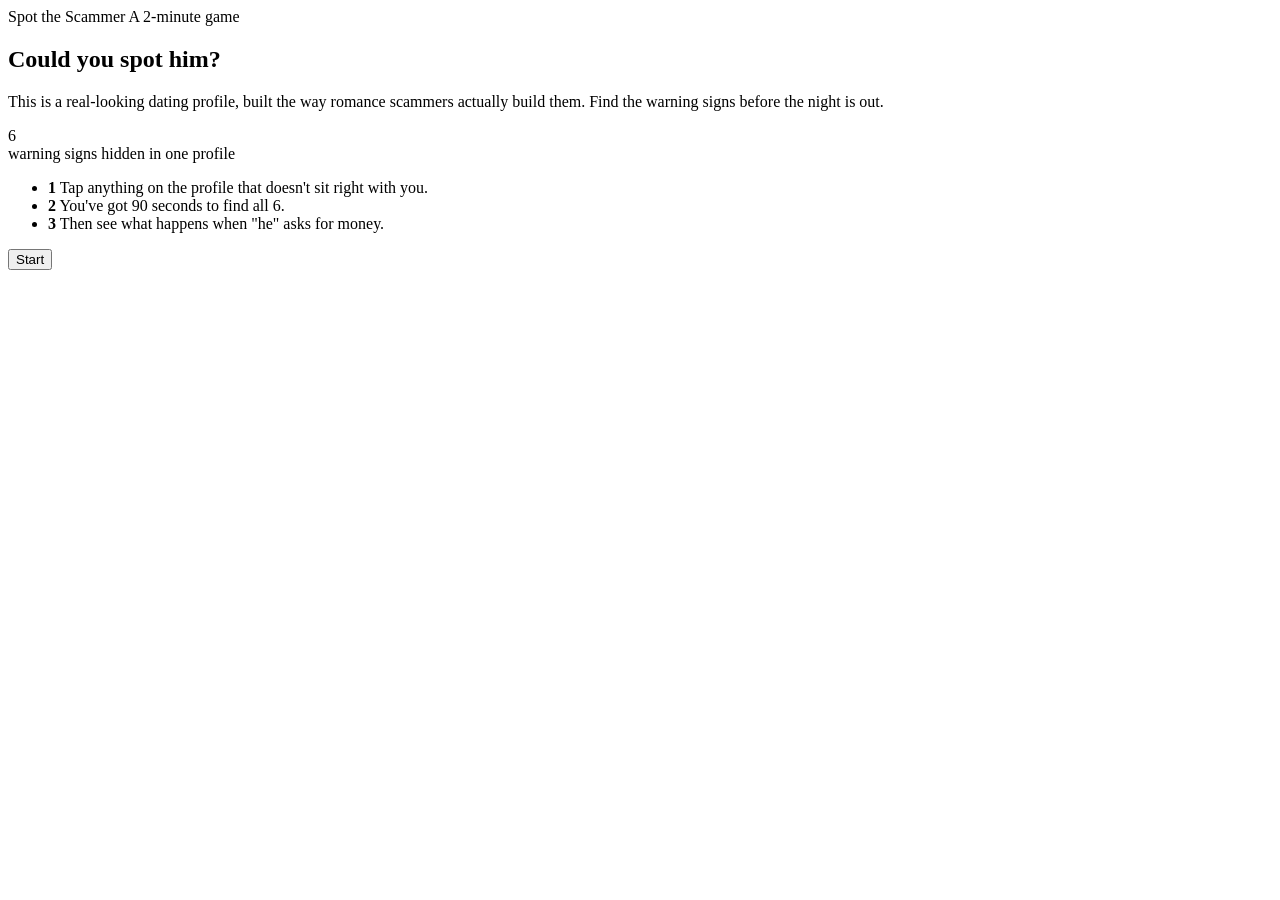
==== index.html @ 5ba04ae2 "Add files via upload" ====
<!doctype html>
<html lang="en">
<head>
<meta charset="utf-8">
<meta name="viewport" content="width=device-width, initial-scale=1, viewport-fit=cover">
<title>Spot the Scammer</title>
<meta name="description" content="A 2-minute romance scam awareness game: find the red flags in a dating profile before someone asks you for money.">
<link rel="preconnect" href="https://fonts.gstatic.com" crossorigin>
<link href="https://fonts.googleapis.com/css2?family=Fraunces:ital,opsz,wght@0,9..144,400;0,9..144,600;0,9..144,700;1,9..144,500&family=Figtree:wght@400;500;600;700;800&display=swap" rel="stylesheet">
<link rel="stylesheet" href="style.css">
</head>
<body>

<div class="stage">
  <div class="topbar">
    <span class="brand"><i></i>Spot the Scammer</span>
    <span class="eyebrow" id="eyebrow">A 2-minute game</span>
  </div>

  <!-- SCREEN 1: INTRO -->
  <section class="screen" id="screen-intro">
    <h1>Could you spot him?</h1>
    <p class="lede">This is a real-looking dating profile, built the way romance scammers actually build them. Find the warning signs before the night is out.</p>
    <div class="intro-art">
      <div class="count">6</div>
      <div class="count-label">warning signs hidden in one profile</div>
    </div>
    <ul class="rules">
      <li><b>1</b> Tap anything on the profile that doesn't sit right with you.</li>
      <li><b>2</b> You've got 90 seconds to find all 6.</li>
      <li><b>3</b> Then see what happens when "he" asks for money.</li>
    </ul>
    <div class="btnrow"><button class="btn" id="btn-start">Start</button></div>
  </section>

  <!-- SCREEN 2: PROFILE -->
  <section class="screen" id="screen-profile" hidden>
    <div class="hud">
      <span class="found">Found: <b id="foundCount">0</b> / 6</span>
      <div class="timebar"><i id="timeFill"></i></div>
    </div>
    <div class="card">
      <div class="hot" id="hot-photo" data-flag="photo">
        <span class="pin"></span>
        <div class="photo-wrap"><img src="photo.jpg" alt="Profile photo"></div>
      </div>
      <div class="meta">
        <div class="hot" id="hot-name" data-flag="name">
          <span class="pin"></span>
          <h2>Captain Daniel Reeves, 54</h2>
        </div>
        <div class="hot" id="hot-badge" data-flag="badge" style="display:inline-block; margin-top:2px">
          <span class="pin"></span>
          <span class="badges"><span class="badge"><i></i>Verified</span> <span class="live">● Active now</span></span>
        </div>
        <div class="hot" id="hot-fine" data-flag="fine">
          <span class="pin"></span>
          <p class="fine">Offshore engineer · Widower · Replies within minutes, any hour</p>
        </div>
      </div>
      <div class="prompts">
        <div class="prompt">
          <h3>I'm looking for</h3><p>Something real, with someone honest.</p>
        </div>
        <div class="hot" id="hot-wifi" data-flag="wifi">
          <span class="pin"></span>
          <div class="prompt"><h3>I can't live without</h3><p>Good company. The rig wifi is not good company.</p></div>
        </div>
        <div class="hot" id="hot-alone" data-flag="alone">
          <span class="pin"></span>
          <div class="prompt"><h3>Message me if</h3><p>You are tired of being alone too.</p></div>
        </div>
      </div>
    </div>
    <div id="flagpanels"></div>
    <button class="reveal-link" id="btn-reveal" hidden>Time's up — show me what I missed</button>
    <div class="btnrow" style="margin-top:14px">
      <button class="btn" id="btn-toMessage" hidden>Continue</button>
    </div>
  </section>

  <!-- SCREEN 3: THE ASK -->
  <section class="screen" id="screen-message" hidden>
    <h1>Three weeks later…</h1>
    <p class="lede">You've been messaging every day. Then this arrives.</p>
    <div class="chat">
      <div class="bubble"><span class="who">Daniel · 11:42pm</span>My ship's been held at port over some paperwork. Customs want £450 before they'll release my gear and I can't reach my own account from out here. I hate asking you this. I don't have anyone else. Could you send it today? I'll pay you back the second I'm on land, I promise.</div>
    </div>
    <div class="btnrow" style="margin-top:16px">
      <button class="btn" id="btn-send" data-choice="bad">Send the £450 — he needs help</button>
      <button class="btn ghost" id="btn-stop" data-choice="good">Don't send money — stop and check</button>
    </div>
    <div id="choicePanel"></div>
    <div class="btnrow" style="margin-top:16px">
      <button class="btn" id="btn-toSummary" hidden>See the full picture</button>
    </div>
  </section>

  <!-- SCREEN 4: SUMMARY -->
  <section class="screen" id="screen-summary" hidden>
    <h1>The 6 signs</h1>
    <ul class="recap">
      <li><b>One flattering photo</b>Often a stolen or stock photo. Save it and reverse-image-search it before you trust it.</li>
      <li><b>"Captain" / widower / offshore</b>A job and a backstory built to explain why he can never meet, call unexpectedly, or be checked up on.</li>
      <li><b>A "Verified" badge</b>Verification usually just checks a selfie matches a photo — it proves nothing about who someone really is.</li>
      <li><b>Replies within minutes, any hour</b>Real offshore workers have patchy signal. Constant availability from someone claiming isolation is a mismatch.</li>
      <li><b>"The rig wifi is not good company"</b>A built-in, pre-loaded excuse for why video calls never quite work.</li>
      <li><b>"Tired of being alone too"</b>Goes straight for loneliness. Real connection takes time; this is designed to feel instant.</li>
    </ul>
    <h1 style="margin-top:4px">What to actually do</h1>
    <ul class="advice">
      <li>Never send money, vouchers or gift cards to someone you've only met online — whatever the story.</li>
      <li>Ask for a spontaneous video call. An excuse every single time is the tell.</li>
      <li>Reverse-image-search their photo (Google Images → camera icon).</li>
      <li>Tell a friend or family member early. Scammers work by asking you to keep it secret.</li>
      <li>Trust the uneasy feeling. Moving fast and asking for money is the pattern, not the exception.</li>
    </ul>
    <div class="helpline">
      <b>Already sent money?</b>
      <span>Call your bank immediately, then report it to Action Fraud — 0300 123 2040 or actionfraud.police.uk. You won't be in trouble, and it helps stop them doing it to someone else.</span>
    </div>
    <div class="btnrow"><button class="btn" id="btn-again">Play again</button></div>
    <p class="foot">A Recon1Studios awareness exercise. Daniel Reeves is a fictional character created for training.</p>
  </section>
</div>

<script src="app.js"></script>
</body>
</html>
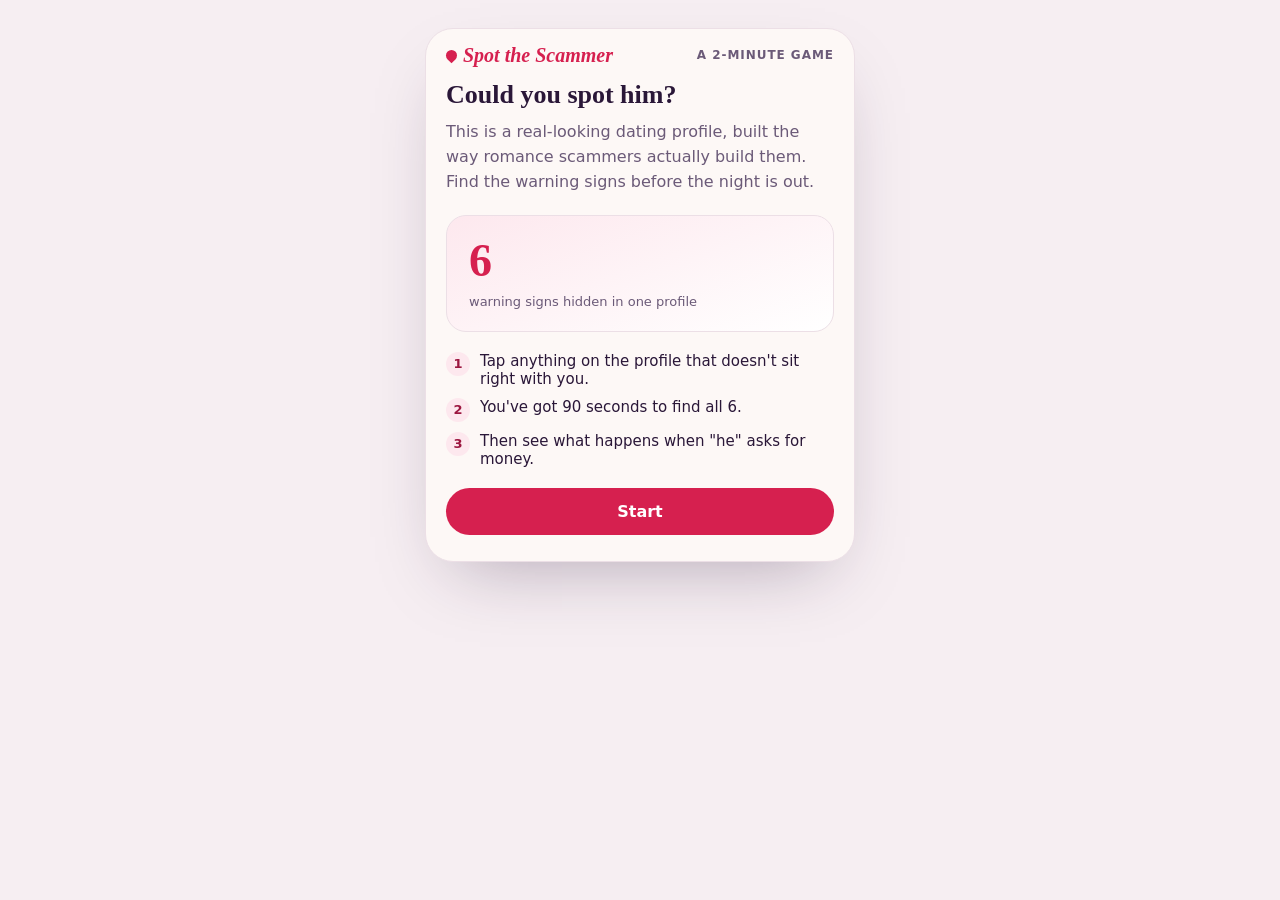
==== commit d9d73798: "Update index.html" ====
--- a/index.html
+++ b/index.html
@@ -121,9 +121,23 @@
     </div>
     <div class="btnrow"><button class="btn" id="btn-again">Play again</button></div>
     <p class="foot">A Recon1Studios awareness exercise. Daniel Reeves is a fictional character created for training.</p>
+
+    <div class="feedback" id="feedback">
+      <h3>One quick thing</h3>
+      <p class="fb-q">On a scale of 1–5, how helpful was this exercise? (1 = not helpful, 5 = very helpful)</p>
+      <div class="fb-scale" id="fbScale">
+        <button class="fb-btn" data-rating="1">1</button>
+        <button class="fb-btn" data-rating="2">2</button>
+        <button class="fb-btn" data-rating="3">3</button>
+        <button class="fb-btn" data-rating="4">4</button>
+        <button class="fb-btn" data-rating="5">5</button>
+      </div>
+      <div class="fb-labels"><span>Not helpful</span><span>Very helpful</span></div>
+      <p class="fb-thanks" id="fbThanks" hidden>Thanks — that's been recorded.</p>
+    </div>
   </section>
 </div>
 
 <script src="app.js"></script>
 </body>
-</html>
+</html>
--- a/style.css
+++ b/style.css
@@ -0,0 +1,142 @@
+/*
+  LAYOUT CONCEPT: a single phone-width "device" card centered on a soft paper
+  background. Every screen of the game lives inside that one card, like
+  looking at someone's actual phone — the thing this scam actually arrives on.
+*/
+:root{
+  --bg:#f6eef2; --paper:#fdf8f6; --card:#ffffff; --ink:#2a1738; --ink-dim:#6b5a78;
+  --line:#ecdfe6; --heart:#d6204f; --heart-dk:#9c1740; --gold:#e3a53f; --blush:#fde8ee;
+  --good:#1f8a4c; --good-bg:#e9f7ee; --bad:#b4232f; --bad-bg:#fdecee;
+  color-scheme: light;
+}
+@media (prefers-color-scheme: dark){
+  :root:not([data-theme="light"]){
+    --bg:#1b1220; --paper:#241829; --card:#2d1e33; --ink:#f3e9ee; --ink-dim:#c3aec2;
+    --line:#43304a; --heart:#ef5c82; --heart-dk:#ff8aa6; --gold:#e9b765; --blush:#3a2430;
+    --good:#4fd188; --good-bg:#17301f; --bad:#ff7b7b; --bad-bg:#3a1b1f;
+    color-scheme: dark;
+  }
+}
+:root[data-theme="dark"]{
+  --bg:#1b1220; --paper:#241829; --card:#2d1e33; --ink:#f3e9ee; --ink-dim:#c3aec2;
+  --line:#43304a; --heart:#ef5c82; --heart-dk:#ff8aa6; --gold:#e9b765; --blush:#3a2430;
+  --good:#4fd188; --good-bg:#17301f; --bad:#ff7b7b; --bad-bg:#3a1b1f;
+  color-scheme: dark;
+}
+*{box-sizing:border-box}
+html,body{height:100%}
+body{
+  margin:0; background:var(--bg); color:var(--ink);
+  font-family:"Figtree",system-ui,-apple-system,sans-serif;
+  padding-left:max(16px, env(safe-area-inset-left,0px));
+  padding-right:max(16px, env(safe-area-inset-right,0px));
+  padding-block:28px;
+  min-height:100svh;
+  display:flex; align-items:flex-start; justify-content:center;
+}
+.serif{font-family:"Fraunces",Georgia,serif}
+.stage{
+  width:100%; max-width:430px; background:var(--paper);
+  border-radius:28px; box-shadow:0 30px 70px -30px rgba(42,23,56,.35);
+  border:1px solid var(--line); overflow:hidden; position:relative;
+}
+.topbar{
+  display:flex; align-items:center; justify-content:space-between;
+  padding:16px 20px 10px; gap:10px;
+}
+.brand{font:italic 700 20px/1 "Fraunces",Georgia,serif; color:var(--heart); display:flex; align-items:center; gap:6px}
+.brand i{width:11px;height:11px;border-radius:50% 50% 50% 0;background:var(--heart);transform:rotate(-45deg)}
+.eyebrow{font-size:12px; font-weight:700; letter-spacing:.08em; text-transform:uppercase; color:var(--ink-dim)}
+
+.screen{padding:0 20px 26px}
+.screen h1{font:600 26px/1.2 "Fraunces",Georgia,serif; margin:4px 0 10px}
+.lede{color:var(--ink-dim); font-size:16px; line-height:1.55; margin:0 0 20px}
+
+.btn{
+  font:inherit; font-weight:700; font-size:16px; border:0; border-radius:99px;
+  padding:14px 22px; cursor:pointer; width:100%; text-align:center;
+  background:var(--heart); color:#fff; transition:transform .15s ease, background .15s ease;
+}
+.btn:hover{background:var(--heart-dk)}
+.btn:active{transform:scale(.98)}
+.btn.ghost{background:transparent; color:var(--ink); border:2px solid var(--line)}
+.btn[hidden]{display:none!important}
+.btnrow{display:flex; flex-direction:column; gap:10px; margin-top:4px}
+
+/* ---- INTRO ---- */
+.intro-art{
+  margin:6px 0 20px; border-radius:20px; background:linear-gradient(160deg, var(--blush), var(--card));
+  border:1px solid var(--line); padding:22px; display:flex; flex-direction:column; gap:10px;
+}
+.intro-art .count{font:700 46px/1 "Fraunces",Georgia,serif; color:var(--heart)}
+.intro-art .count-label{font-size:13px; color:var(--ink-dim)}
+.rules{list-style:none; margin:0 0 20px; padding:0; display:flex; flex-direction:column; gap:10px}
+.rules li{display:flex; gap:10px; align-items:flex-start; font-size:15px; color:var(--ink)}
+.rules li b{flex:0 0 auto; width:24px; height:24px; border-radius:50%; background:var(--blush); color:var(--heart-dk); font-size:13px; display:flex; align-items:center; justify-content:center}
+
+/* ---- PROFILE SCREEN ---- */
+.hud{display:flex; align-items:center; justify-content:space-between; margin:0 0 12px}
+.found{font-weight:700; font-size:14px; color:var(--ink)}
+.found b{color:var(--heart)}
+.timebar{height:8px; border-radius:99px; background:var(--line); overflow:hidden; flex:1; margin-left:14px}
+.timebar i{display:block; height:100%; background:var(--heart); border-radius:99px; transform-origin:left; transition:transform 1s linear}
+
+.card{background:var(--card); border:1px solid var(--line); border-radius:22px; overflow:hidden; box-shadow:0 10px 30px -18px rgba(42,23,56,.3)}
+.photo-wrap{position:relative; aspect-ratio:4/5; background:#111}
+.photo-wrap img{width:100%; height:100%; object-fit:cover; display:block}
+.meta{padding:16px 18px 6px}
+.meta h2{font:700 24px/1.15 "Fraunces",Georgia,serif; margin:0 0 6px}
+.badges{display:flex; align-items:center; gap:8px; flex-wrap:wrap}
+.badge{display:inline-flex; align-items:center; gap:5px; background:var(--blush); color:var(--heart-dk); font-weight:700; font-size:12.5px; padding:3px 10px; border-radius:99px}
+.badge i{width:12px;height:12px;border-radius:50%;background:var(--heart)}
+.live{color:var(--good); font-weight:700; font-size:12.5px}
+.fine{color:var(--ink-dim); font-size:13.5px; margin:8px 0 0}
+.prompts{padding:4px 18px 18px; display:flex; flex-direction:column; gap:10px}
+.prompt{background:var(--paper); border:1px solid var(--line); border-radius:14px; padding:12px 14px}
+.prompt h3{margin:0 0 4px; font:600 12px/1.2 "Figtree",sans-serif; color:var(--ink-dim); text-transform:uppercase; letter-spacing:.04em}
+.prompt p{margin:0; font:600 17px/1.3 "Fraunces",Georgia,serif}
+
+.hot{position:relative; display:block; border-radius:14px; cursor:pointer; border:2px solid transparent}
+.hot .pin{display:none}
+.hot.found-flag{border-color:var(--good); cursor:default}
+.hot.found-flag .pin{
+  display:flex; position:absolute; top:-9px; right:-9px; width:26px; height:26px; border-radius:50%;
+  background:var(--good); color:#fff; font-weight:800; font-size:14px;
+  align-items:center; justify-content:center; box-shadow:0 3px 10px rgba(0,0,0,.25);
+  animation:popin .25s ease;
+}
+.hot.found-flag .pin:after{content:"✓"}
+@keyframes popin{from{transform:scale(0)}to{transform:scale(1)}}
+
+.flagpanel{
+  margin-top:10px; background:var(--good-bg); border:1px solid var(--good); border-radius:14px;
+  padding:12px 14px; font-size:14.5px; line-height:1.5; color:var(--ink);
+  animation:slidein .25s ease;
+}
+.flagpanel b{color:var(--good)}
+@keyframes slidein{from{opacity:0; transform:translateY(-6px)}to{opacity:1; transform:translateY(0)}}
+.reveal-link{display:block; text-align:center; margin-top:14px; font-size:14px; color:var(--ink-dim); background:none; border:0; text-decoration:underline; cursor:pointer; width:100%; font-family:inherit}
+.reveal-link[hidden]{display:none}
+
+/* ---- MESSAGE SCREEN ---- */
+.chat{background:var(--card); border:1px solid var(--line); border-radius:20px; padding:16px; display:flex; flex-direction:column; gap:10px}
+.bubble{background:var(--paper); border:1px solid var(--line); border-radius:16px 16px 16px 4px; padding:12px 14px; font-size:15.5px; line-height:1.5; max-width:88%}
+.bubble.who{font-weight:700; font-size:12.5px; color:var(--heart-dk); display:block; margin:0 0 4px}
+.choice-feedback{margin-top:14px; border-radius:14px; padding:14px; font-size:14.5px; line-height:1.55; animation:slidein .25s ease}
+.choice-feedback.good{background:var(--good-bg); border:1px solid var(--good); color:var(--ink)}
+.choice-feedback.bad{background:var(--bad-bg); border:1px solid var(--bad); color:var(--ink)}
+.choice-feedback b{display:block; margin-bottom:4px; font-size:15px}
+.choice-feedback.good b{color:var(--good)}
+.choice-feedback.bad b{color:var(--bad)}
+
+/* ---- SUMMARY ---- */
+.recap{list-style:none; margin:0 0 20px; padding:0; display:flex; flex-direction:column; gap:10px}
+.recap li{background:var(--card); border:1px solid var(--line); border-radius:14px; padding:12px 14px; font-size:14.5px; line-height:1.5}
+.recap li b{display:block; color:var(--heart-dk); font-size:14px; margin-bottom:2px}
+.advice{list-style:none; margin:0 0 20px; padding:0; display:flex; flex-direction:column; gap:10px}
+.advice li{display:flex; gap:10px; font-size:15px; line-height:1.5}
+.advice li:before{content:"→"; color:var(--heart); font-weight:800; flex:0 0 auto}
+.helpline{background:var(--blush); border-radius:16px; padding:16px 18px; margin:4px 0 22px}
+.helpline b{display:block; font:700 18px/1.3 "Fraunces",Georgia,serif; color:var(--heart-dk); margin-bottom:4px}
+.helpline span{font-size:14px; color:var(--ink-dim)}
+.foot{text-align:center; font-size:12px; color:var(--ink-dim); margin-top:6px}
